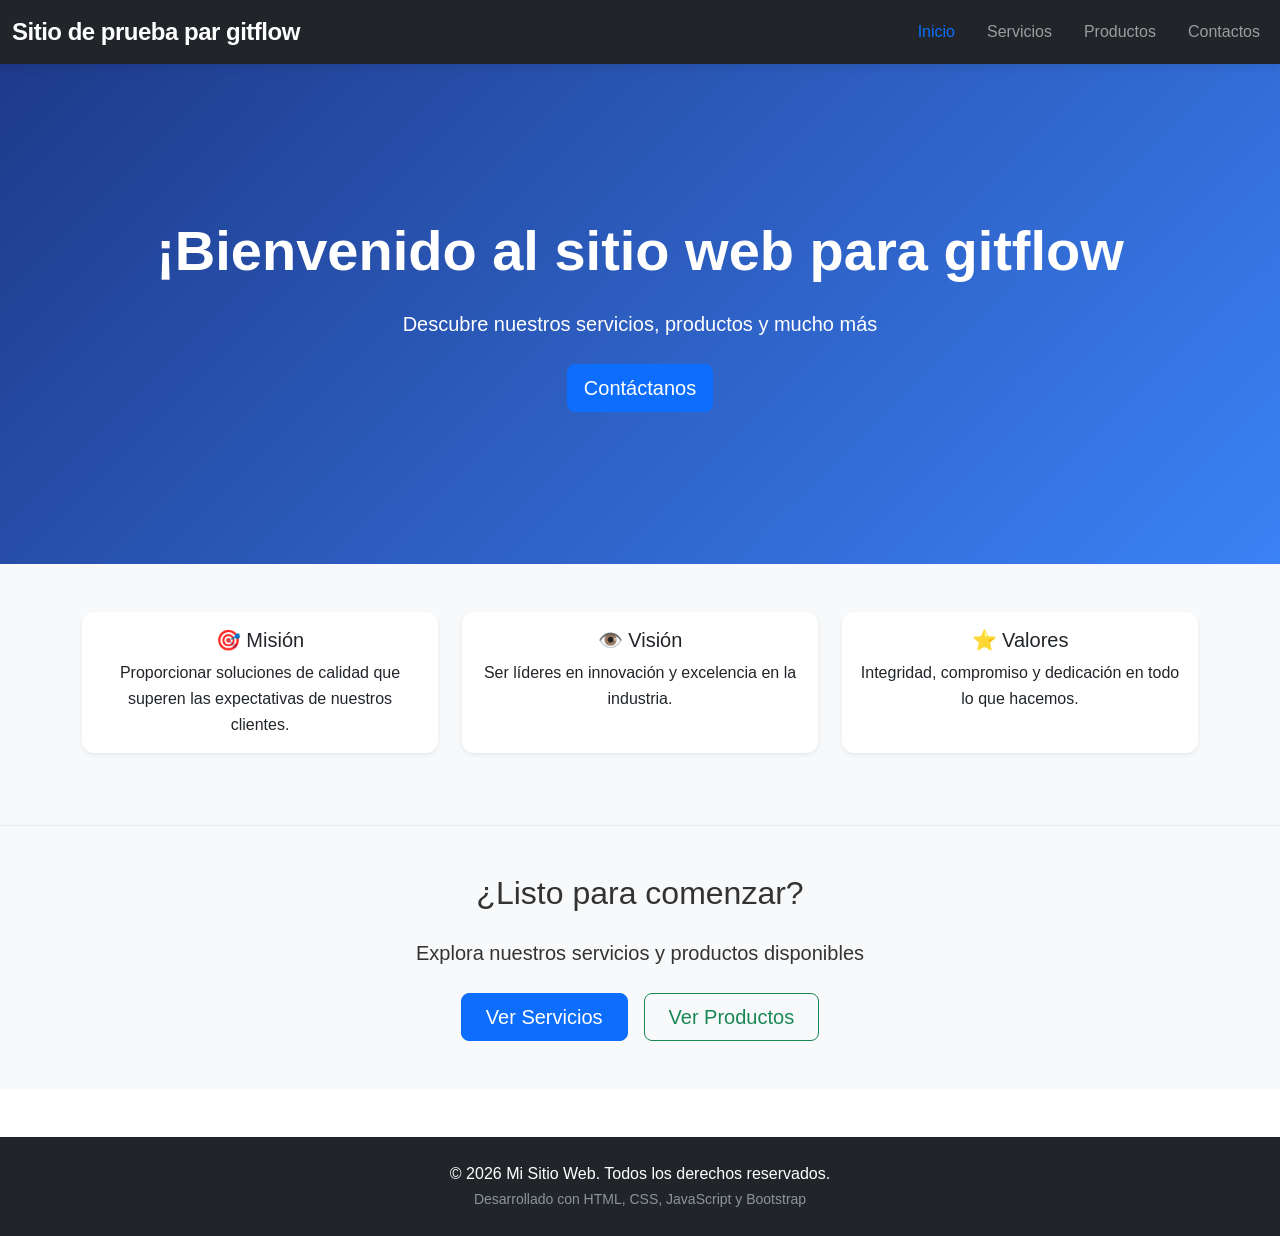
==== index.html @ 531ef7b4 "first commit" ====
<!DOCTYPE html>
<html lang="es">
<head>
    <meta charset="UTF-8">
    <meta name="viewport" content="width=device-width, initial-scale=1.0">
    <title>Sitio de prueba de Rubiela</title>
    <!-- Bootstrap CSS -->
    <link href="https://cdn.jsdelivr.net/npm/bootstrap@5.3.0/dist/css/bootstrap.min.css" rel="stylesheet">
    <!-- Custom CSS -->
    <link rel="stylesheet" href="src/styles/style.css">
</head>
<body>
    <!-- Navegación -->
    <nav class="navbar navbar-expand-lg navbar-dark bg-dark sticky-top">
        <div class="container-fluid">
            <a class="navbar-brand" href="index.html">
                <strong>Sitio de prueba par gitflow</strong>
            </a>
            <button class="navbar-toggler" type="button" data-bs-toggle="collapse" data-bs-target="#navbarNav" aria-controls="navbarNav" aria-expanded="false" aria-label="Toggle navigation">
                <span class="navbar-toggler-icon"></span>
            </button>
            <div class="collapse navbar-collapse" id="navbarNav">
                <ul class="navbar-nav ms-auto">
                    <li class="nav-item">
                        <a class="nav-link active" aria-current="page" href="index.html">Inicio</a>
                    </li>
                    <li class="nav-item">
                        <a class="nav-link" href="public/servicios.html">Servicios</a>
                    </li>
                    <li class="nav-item">
                        <a class="nav-link" href="public/productos.html">Productos</a>
                    </li>
                    <li class="nav-item">
                        <a class="nav-link" href="public/contactos.html">Contactos</a>
                    </li>
                </ul>
            </div>
        </div>
    </nav>

    <!-- Contenido Principal -->
    <main>
        <!-- Hero Section -->
        <section class="hero-section text-white text-center py-5">
            <div class="container">
                <h1 class="display-4 fw-bold mb-4">¡Bienvenido al  sitio web para gitflow</h1>
                <p class="lead mb-4">Descubre nuestros servicios, productos y mucho más</p>
                <button class="btn btn-primary btn-lg" onclick="mostrarMensaje()">Contáctanos</button>
            </div>
        </section>

        <!-- Sección de Características -->
        <section class="features py-5">
            <div class="container">
                <div class="row">
                    <div class="col-md-4 mb-4">
                        <div class="card h-100 shadow-sm">
                            <div class="card-body text-center">
                                <h5 class="card-title">🎯 Misión</h5>
                                <p class="card-text">Proporcionar soluciones de calidad que superen las expectativas de nuestros clientes.</p>
                            </div>
                        </div>
                    </div>
                    <div class="col-md-4 mb-4">
                        <div class="card h-100 shadow-sm">
                            <div class="card-body text-center">
                                <h5 class="card-title">👁️ Visión</h5>
                                <p class="card-text">Ser líderes en innovación y excelencia en la industria.</p>
                            </div>
                        </div>
                    </div>
                    <div class="col-md-4 mb-4">
                        <div class="card h-100 shadow-sm">
                            <div class="card-body text-center">
                                <h5 class="card-title">⭐ Valores</h5>
                                <p class="card-text">Integridad, compromiso y dedicación en todo lo que hacemos.</p>
                            </div>
                        </div>
                    </div>
                </div>
            </div>
        </section>

        <!-- Sección Call to Action -->
        <section class="cta-section bg-light py-5">
            <div class="container text-center">
                <h2 class="mb-4">¿Listo para comenzar?</h2>
                <p class="mb-4 lead">Explora nuestros servicios y productos disponibles</p>
                <div class="d-flex justify-content-center gap-3">
                    <a href="public/servicios.html" class="btn btn-primary btn-lg px-4">Ver Servicios</a>
                    <a href="public/productos.html" class="btn btn-outline-success btn-lg px-4">Ver Productos</a>
                </div>
            </div>
        </section>
    </main>

    <!-- Footer -->
    <footer class="bg-dark text-white text-center py-4 mt-5">
        <div class="container">
            <p class="mb-0">&copy; 2026 Mi Sitio Web. Todos los derechos reservados.</p>
            <small>Desarrollado con HTML, CSS, JavaScript y Bootstrap</small>
        </div>
    </footer>

    <!-- Bootstrap JS -->
    <script src="https://cdn.jsdelivr.net/npm/bootstrap@5.3.0/dist/js/bootstrap.bundle.min.js"></script>
    <!-- Custom JS -->
    <script src="src/scripts/script.js"></script>
</body>
</html>
---- src/styles/style.css ----
/* =========================
   VARIABLES
========================= */
:root {
    --primary-color: #0d6efd;
    --secondary-color: #6c757d;
    --dark-bg: #0d1117;
    --card-bg: #161b22;
    --text-light: #f0f6fc;
    --text-muted: #8b949e;
    --transition: all 0.3s cubic-bezier(0.4, 0, 0.2, 1);
}

/* =========================
   GLOBAL
========================= */
body {
    font-family: 'Inter', -apple-system, BlinkMacSystemFont, 'Segoe UI', Roboto, sans-serif;
    line-height: 1.6;
    color: #333;
    background-color: #fff;
    overflow-x: hidden;
}

/* =========================
   NAVBAR
========================= */
.navbar {
    box-shadow: 0 2px 10px rgba(0, 0, 0, 0.1);
    backdrop-filter: blur(10px);
    -webkit-backdrop-filter: blur(10px);
}

.navbar-brand {
    font-size: 1.5rem;
    font-weight: 700;
    letter-spacing: -0.5px;
}

.navbar-nav .nav-link {
    margin-left: 1rem;
    font-weight: 500;
    transition: var(--transition);
}

.navbar-nav .nav-link:hover,
.navbar-nav .nav-link.active {
    color: var(--primary-color) !important;
}

/* =========================
   HERO SECTION
========================= */
.hero-section {
    background: linear-gradient(135deg, #1e3a8a 0%, #3b82f6 100%);
    min-height: 500px;
    display: flex;
    align-items: center;
    position: relative;
    overflow: hidden;
}

.hero-section::before {
    content: '';
    position: absolute;
    top: 0;
    left: 0;
    right: 0;
    bottom: 0;
    background: url('https://www.transparenttextures.com/patterns/cubes.png');
    opacity: 0.1;
}

.hero-section h1 {
    animation: slideDown 0.8s ease-out forwards;
}

.hero-section p {
    animation: slideUp 0.8s ease-out 0.2s forwards;
    opacity: 0;
}

.hero-section .btn {
    animation: slideUp 0.8s ease-out 0.4s forwards;
    opacity: 0;
}

/* =========================
   FEATURES
========================= */
.features {
    background-color: #f8f9fa;
}

.features .card {
    border: none;
    transition: var(--transition);
    border-radius: 12px;
    background: #fff;
}

.features .card:hover {
    transform: translateY(-8px);
    box-shadow: 0 15px 35px rgba(0, 0, 0, 0.1) !important;
}

/* =========================
   SERVICIOS
========================= */
.servicios-section {
    background: linear-gradient(135deg, var(--dark-bg), #1c1f26);
    color: var(--text-light);
    position: relative;
}

.titulo-animado {
    font-size: 3rem;
    font-weight: 800;
    letter-spacing: -1px;
    animation: slideDown 0.8s ease-out;
}

.subtitulo-animado {
    color: var(--text-muted) !important;
    animation: slideUp 1s ease-out;
}

.servicio-card {
    background: var(--card-bg);
    border: 1px solid rgba(255, 255, 255, 0.1);
    border-radius: 16px;
    transition: var(--transition);
    opacity: 0;
    transform: translateY(30px);
    animation: reveal 0.8s cubic-bezier(0.4, 0, 0.2, 1) forwards;
}

.servicio-card:hover {
    transform: translateY(-12px) scale(1.02);
    box-shadow: 0 20px 40px rgba(0, 0, 0, 0.4);
    border-color: var(--primary-color);
}

.servicio-card .card-title {
    color: #fff;
    font-weight: 700;
}

.servicio-card .card-text {
    color: var(--text-muted);
}

.icono {
    font-size: 3.5rem;
    margin-bottom: 1rem;
    display: inline-block;
    transition: var(--transition);
}

.servicio-card:hover .icono {
    transform: rotate(10deg) scale(1.1);
}

/* =========================
   CTA SECTION
========================= */
.cta-section {
    background-color: #f8f9fa;
    border-top: 1px solid rgba(0,0,0,0.05);
}

/* =========================
   FOOTER
========================= */
footer {
    background-color: var(--dark-bg) !important;
    color: var(--text-light) !important;
}

footer small {
    color: var(--text-muted);
}

/* =========================
   ANIMACIONES
========================= */
@keyframes slideDown {
    from {
        opacity: 0;
        transform: translateY(-40px);
    }
    to {
        opacity: 1;
        transform: translateY(0);
    }
}

@keyframes slideUp {
    from {
        opacity: 0;
        transform: translateY(40px);
    }
    to {
        opacity: 1;
        transform: translateY(0);
    }
}

@keyframes reveal {
    to {
        opacity: 1;
        transform: translateY(0);
    }
}

@keyframes fadeIn {
    from { opacity: 0; }
    to { opacity: 1; }
}

/* =========================
   RESPONSIVE
========================= */
@media (max-width: 768px) {
    .navbar-nav .nav-link {
        margin-left: 0;
        padding: 0.75rem 0;
        border-bottom: 1px solid rgba(255, 255, 255, 0.1);
    }

    .hero-section {
        min-height: 400px;
    }

    .hero-section h1 {
        font-size: 2.5rem;
    }

    .titulo-animado {
        font-size: 2.5rem;
    }

    .cta-section .btn-group {
        flex-direction: column;
        gap: 1rem;
    }
}
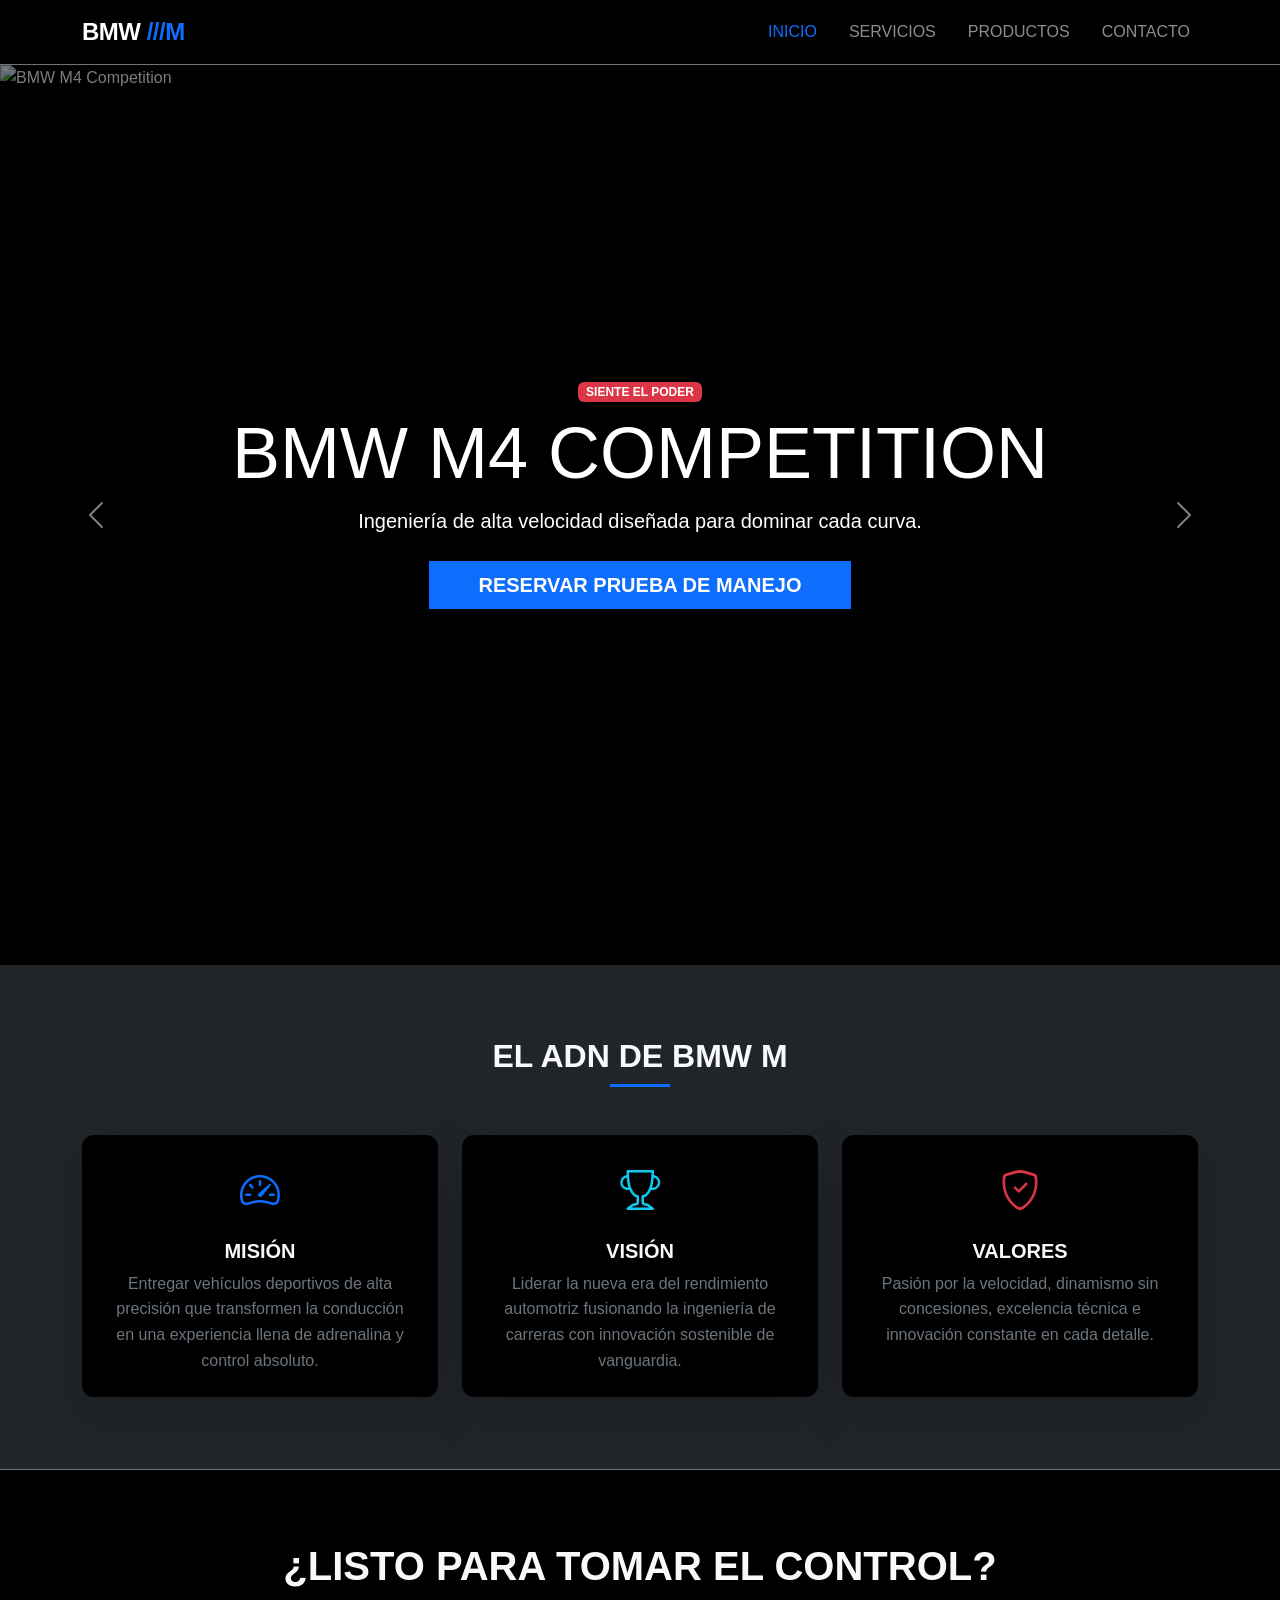
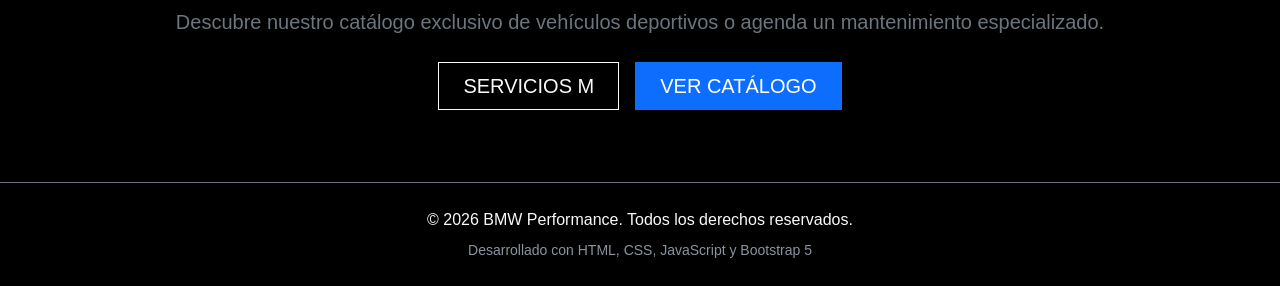
==== commit eb7ac907: "feat: create principal page" ====
--- a/index.html
+++ b/index.html
@@ -3,77 +3,109 @@
 <head>
     <meta charset="UTF-8">
     <meta name="viewport" content="width=device-width, initial-scale=1.0">
-    <title>Sitio de prueba de Rubiela</title>
-    <!-- Bootstrap CSS -->
+    <title>BMW Performance | Concesionario Oficial</title>
     <link href="https://cdn.jsdelivr.net/npm/bootstrap@5.3.0/dist/css/bootstrap.min.css" rel="stylesheet">
-    <!-- Custom CSS -->
+    <link rel="stylesheet" href="https://cdn.jsdelivr.net/npm/bootstrap-icons@1.11.0/font/bootstrap-icons.css">
     <link rel="stylesheet" href="src/styles/style.css">
 </head>
-<body>
-    <!-- Navegación -->
-    <nav class="navbar navbar-expand-lg navbar-dark bg-dark sticky-top">
-        <div class="container-fluid">
-            <a class="navbar-brand" href="index.html">
-                <strong>Sitio de prueba par gitflow</strong>
+<body class="bg-dark text-light">
+
+    <nav class="navbar navbar-expand-lg navbar-dark bg-black border-bottom border-secondary sticky-top">
+        <div class="container">
+            <a class="navbar-brand d-flex align-items-center gap-2" href="index.html">
+                <span class="fs-4 fw-bold tracking-wide">BMW <span class="text-primary">///M</span></span>
             </a>
             <button class="navbar-toggler" type="button" data-bs-toggle="collapse" data-bs-target="#navbarNav" aria-controls="navbarNav" aria-expanded="false" aria-label="Toggle navigation">
                 <span class="navbar-toggler-icon"></span>
             </button>
             <div class="collapse navbar-collapse" id="navbarNav">
-                <ul class="navbar-nav ms-auto">
+                <ul class="navbar-nav ms-auto text-uppercase fw-semibold fs-7">
                     <li class="nav-item">
                         <a class="nav-link active" aria-current="page" href="index.html">Inicio</a>
                     </li>
                     <li class="nav-item">
-                        <a class="nav-link" href="public/servicios.html">Servicios</a>
+                        <a class="nav-link" href="public/servicios.html">Servicios </a>
                     </li>
                     <li class="nav-item">
                         <a class="nav-link" href="public/productos.html">Productos</a>
                     </li>
                     <li class="nav-item">
-                        <a class="nav-link" href="public/contactos.html">Contactos</a>
+                        <a class="nav-link" href="public/contactos.html">Contacto</a>
                     </li>
                 </ul>
             </div>
         </div>
     </nav>
 
-    <!-- Contenido Principal -->
     <main>
-        <!-- Hero Section -->
-        <section class="hero-section text-white text-center py-5">
-            <div class="container">
-                <h1 class="display-4 fw-bold mb-4">¡Bienvenido al  sitio web para gitflow</h1>
-                <p class="lead mb-4">Descubre nuestros servicios, productos y mucho más</p>
-                <button class="btn btn-primary btn-lg" onclick="mostrarMensaje()">Contáctanos</button>
+        <section id="heroCarousel" class="carousel slide carousel-fade bg-black" data-bs-ride="carousel">
+            <div class="carousel-inner">
+                <div class="carousel-item active" data-bs-interval="5000">
+                    <img src="https://images.unsplash.com/photo-1555215695-3004980ad54e?auto=format&fit=crop&w=1600&q=80" class="d-block w-100 vh-100 object-fit-cover opacity-50" alt="BMW M4 Competition">
+                    <div class="carousel-caption d-flex flex-column align-items-center justify-content-center h-100">
+                        <span class="badge bg-danger mb-2 text-uppercase tracking-widest">Siente el Poder</span>
+                        <h1 class="display-2 fw-black text-uppercase">BMW M4 Competition</h1>
+                        <p class="lead text-light-50 mb-4">Ingeniería de alta velocidad diseñada para dominar cada curva.</p>
+                        <a href="public/contactos.html" class="btn btn-primary btn-lg rounded-0 px-5 text-uppercase fw-bold">Reservar Prueba de Manejo</a>
+                    </div>
+                </div>
+                <div class="carousel-item" data-bs-interval="5000">
+                    <img src="https://images.unsplash.com/photo-1617814076367-b759c7d7e738?auto=format&fit=crop&w=1600&q=80" class="d-block w-100 vh-100 object-fit-cover opacity-50" alt="BMW M8 Coupe">
+                    <div class="carousel-caption d-flex flex-column align-items-center justify-content-center h-100">
+                        <span class="badge bg-primary mb-2 text-uppercase tracking-widest">El Arte de la Velocidad</span>
+                        <h1 class="display-2 fw-black text-uppercase">BMW M8 Coupé</h1>
+                        <p class="lead text-light-50 mb-4">La máxima expresión de lujo, diseño y rendimiento deportivo.</p>
+                        <a href="public/productos.html" class="btn btn-outline-light btn-lg rounded-0 px-5 text-uppercase fw-bold">Explorar Modelos</a>
+                    </div>
+                </div>
             </div>
+            <button class="carousel-control-prev" type="button" data-bs-target="#heroCarousel" data-bs-slide="prev">
+                <span class="carousel-control-prev-icon" aria-hidden="true"></span>
+                <span class="visually-hidden">Anterior</span>
+            </button>
+            <button class="carousel-control-next" type="button" data-bs-target="#heroCarousel" data-bs-slide="next">
+                <span class="carousel-control-next-icon" aria-hidden="true"></span>
+                <span class="visually-hidden">Siguiente</span>
+            </button>
         </section>
 
-        <!-- Sección de Características -->
-        <section class="features py-5">
-            <div class="container">
-                <div class="row">
-                    <div class="col-md-4 mb-4">
-                        <div class="card h-100 shadow-sm">
-                            <div class="card-body text-center">
-                                <h5 class="card-title">🎯 Misión</h5>
-                                <p class="card-text">Proporcionar soluciones de calidad que superen las expectativas de nuestros clientes.</p>
+        <section class="features py-5 bg-dark">
+            <div class="container py-4">
+                <div class="text-center mb-5">
+                    <h2 class="text-uppercase fw-bold">El ADN de BMW M</h2>
+                    <div class="bg-primary mx-auto" style="height: 3px; width: 60px;"></div>
+                </div>
+                <div class="row g-4">
+                    <div class="col-md-4">
+                        <div class="card h-100 bg-black text-light border-secondary shadow-lg hover-top">
+                            <div class="card-body text-center p-4">
+                                <div class="fs-1 text-primary mb-3">
+                                    <i class="bi bi-speedometer2"></i>
+                                </div>
+                                <h5 class="card-title text-uppercase fw-bold">Misión</h5>
+                                <p class="card-text text-secondary">Entregar vehículos deportivos de alta precisión que transformen la conducción en una experiencia llena de adrenalina y control absoluto.</p>
                             </div>
                         </div>
                     </div>
-                    <div class="col-md-4 mb-4">
-                        <div class="card h-100 shadow-sm">
-                            <div class="card-body text-center">
-                                <h5 class="card-title">👁️ Visión</h5>
-                                <p class="card-text">Ser líderes en innovación y excelencia en la industria.</p>
+                    <div class="col-md-4">
+                        <div class="card h-100 bg-black text-light border-secondary shadow-lg hover-top">
+                            <div class="card-body text-center p-4">
+                                <div class="fs-1 text-info mb-3">
+                                    <i class="bi bi-trophy"></i>
+                                </div>
+                                <h5 class="card-title text-uppercase fw-bold">Visión</h5>
+                                <p class="card-text text-secondary">Liderar la nueva era del rendimiento automotriz fusionando la ingeniería de carreras con innovación sostenible de vanguardia.</p>
                             </div>
                         </div>
                     </div>
-                    <div class="col-md-4 mb-4">
-                        <div class="card h-100 shadow-sm">
-                            <div class="card-body text-center">
-                                <h5 class="card-title">⭐ Valores</h5>
-                                <p class="card-text">Integridad, compromiso y dedicación en todo lo que hacemos.</p>
+                    <div class="col-md-4">
+                        <div class="card h-100 bg-black text-light border-secondary shadow-lg hover-top">
+                            <div class="card-body text-center p-4">
+                                <div class="fs-1 text-danger mb-3">
+                                    <i class="bi bi-shield-check"></i>
+                                </div>
+                                <h5 class="card-title text-uppercase fw-bold">Valores</h5>
+                                <p class="card-text text-secondary">Pasión por la velocidad, dinamismo sin concesiones, excelencia técnica e innovación constante en cada detalle.</p>
                             </div>
                         </div>
                     </div>
@@ -81,30 +113,26 @@
             </div>
         </section>
 
-        <!-- Sección Call to Action -->
-        <section class="cta-section bg-light py-5">
-            <div class="container text-center">
-                <h2 class="mb-4">¿Listo para comenzar?</h2>
-                <p class="mb-4 lead">Explora nuestros servicios y productos disponibles</p>
-                <div class="d-flex justify-content-center gap-3">
-                    <a href="public/servicios.html" class="btn btn-primary btn-lg px-4">Ver Servicios</a>
-                    <a href="public/productos.html" class="btn btn-outline-success btn-lg px-4">Ver Productos</a>
+        <section class="cta-section bg-black text-light py-5 border-top border-bottom border-secondary">
+            <div class="container text-center py-4">
+                <h2 class="display-6 fw-bold mb-3 text-uppercase">¿Listo para tomar el control?</h2>
+                <p class="mb-4 text-secondary lead">Descubre nuestro catálogo exclusivo de vehículos deportivos o agenda un mantenimiento especializado.</p>
+                <div class="d-flex justify-content-center gap-3 flex-wrap">
+                    <a href="public/servicios.html" class="btn btn-outline-light btn-lg rounded-0 px-4 text-uppercase">Servicios M</a>
+                    <a href="public/productos.html" class="btn btn-primary btn-lg rounded-0 px-4 text-uppercase">Ver Catálogo</a>
                 </div>
             </div>
         </section>
     </main>
 
-    <!-- Footer -->
-    <footer class="bg-dark text-white text-center py-4 mt-5">
+    <footer class="bg-black text-secondary text-center py-4">
         <div class="container">
-            <p class="mb-0">&copy; 2026 Mi Sitio Web. Todos los derechos reservados.</p>
-            <small>Desarrollado con HTML, CSS, JavaScript y Bootstrap</small>
+            <p class="mb-1 text-light">&copy; 2026 BMW Performance. Todos los derechos reservados.</p>
+            <small>Desarrollado con HTML, CSS, JavaScript y Bootstrap 5</small>
         </div>
     </footer>
 
-    <!-- Bootstrap JS -->
     <script src="https://cdn.jsdelivr.net/npm/bootstrap@5.3.0/dist/js/bootstrap.bundle.min.js"></script>
-    <!-- Custom JS -->
     <script src="src/scripts/script.js"></script>
 </body>
-</html>
+</html>
